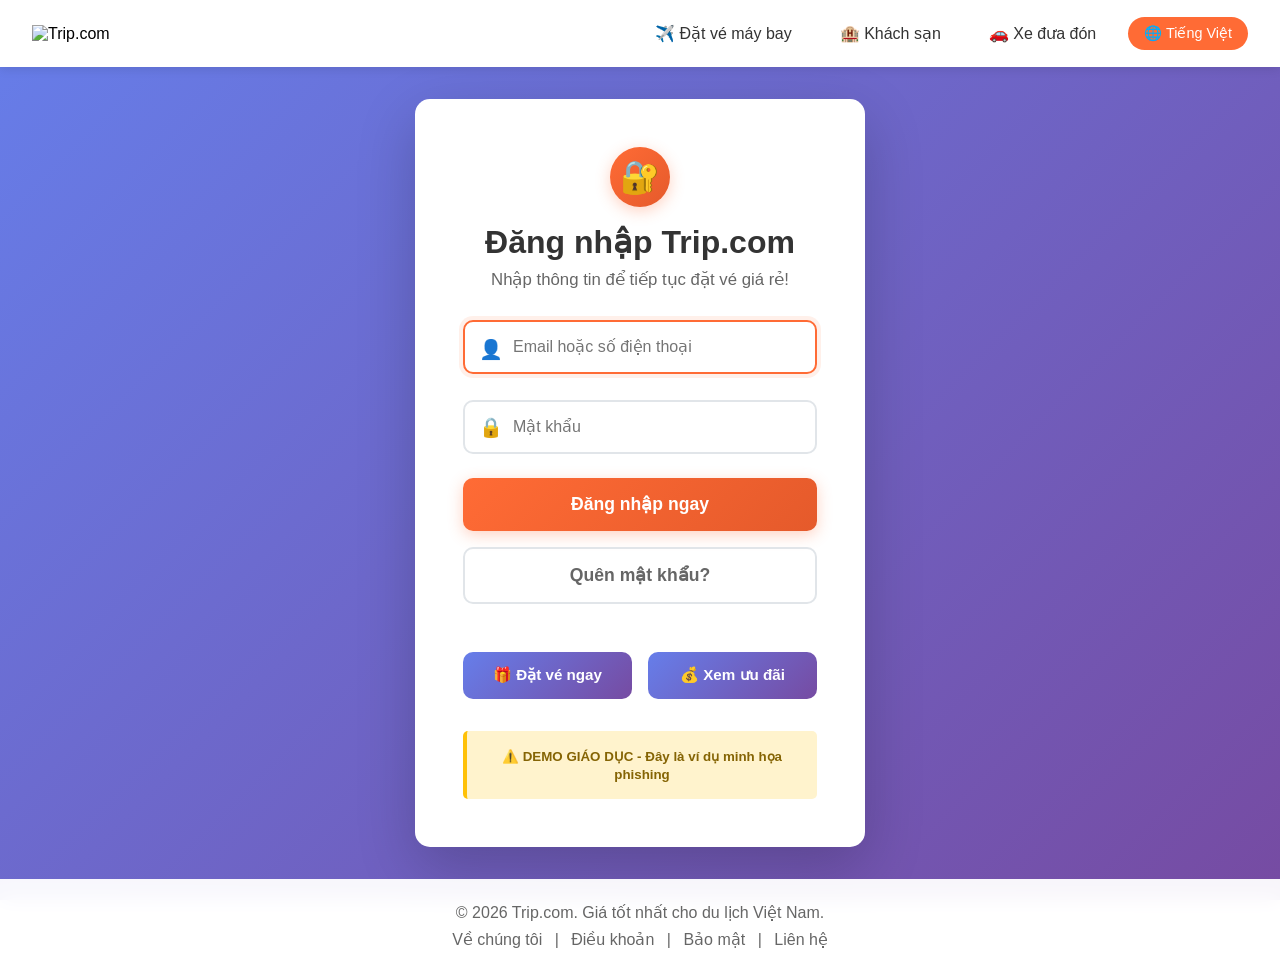
==== phishing_demo/index.html @ d4b6172f "demo" ====
<!DOCTYPE html>
<html lang="vi">
<head>
    <meta charset="UTF-8">
    <meta name="viewport" content="width=device-width, initial-scale=1.0">
    <meta name="description" content="Đặt vé máy bay, khách sạn giá rẻ nhất tại Trip.com. Ưu đãi hấp dẫn mỗi ngày!">
    <meta name="keywords" content="đặt vé máy bay, khách sạn giá rẻ, du lịch">
    <title>Trip.com - Đặt vé máy bay, khách sạn giá rẻ</title>
    <link rel="stylesheet" href="style.css">
    <!-- Fake favicon giống Trip.com -->
    <link rel="icon" href="https://vn.trip.com/favicon.ico">
</head>
<body>
    <!-- Header giống Trip.com -->
    <header class="fade-in">
        <div class="logo">
            <img src="https://logo.clearbit.com/vn.trip.com" alt="Trip.com" width="100">
        </div>
        <nav>
            <a href="#" onclick="phishCaught()">✈️ Đặt vé máy bay</a>
            <a href="#" onclick="phishCaught()">🏨 Khách sạn</a>
            <a href="#" onclick="phishCaught()">🚗 Xe đưa đón</a>
            <span class="lang">🌐 Tiếng Việt</span>
        </nav>
    </header>

    <!-- Main content - form đăng nhập giả -->
    <main class="login-container">
        <div class="login-box slide-up">
            <div class="icon-badge">🔐</div>
            <h2>Đăng nhập Trip.com</h2>
            <p>Nhập thông tin để tiếp tục đặt vé giá rẻ!</p>
            
            <!-- Form thu thập thông tin (demo) -->
            <form id="loginForm">
                <div class="input-group">
                    <input type="text" placeholder="Email hoặc số điện thoại" id="username" required>
                    <span class="input-icon">👤</span>
                </div>
                <div class="input-group">
                    <input type="password" placeholder="Mật khẩu" id="password" required>
                    <span class="input-icon">🔒</span>
                </div>
                <button type="submit" class="btn-primary" onclick="phishCaught(event)">Đăng nhập ngay</button>
                <button type="button" class="btn-secondary" onclick="phishCaught()">Quên mật khẩu?</button>
            </form>
            
            <!-- Các nút khác để test -->
            <div class="extra-buttons">
                <button class="btn-offer" onclick="phishCaught()">🎁 Đặt vé ngay</button>
                <button class="btn-offer" onclick="phishCaught()">💰 Xem ưu đãi</button>
            </div>
            
            <div class="security-note">
                <small>⚠️ DEMO GIÁO DỤC - Đây là ví dụ minh họa phishing</small>
            </div>
        </div>
    </main>

    <!-- Footer -->
    <footer class="fade-in">
        <div class="footer-content">
            <p>&copy; 2026 Trip.com. Giá tốt nhất cho du lịch Việt Nam.</p>
            <div class="footer-links">
                <a href="#" onclick="phishCaught()">Về chúng tôi</a> |
                <a href="#" onclick="phishCaught()">Điều khoản</a> |
                <a href="#" onclick="phishCaught()">Bảo mật</a> |
                <a href="#" onclick="phishCaught()">Liên hệ</a>
            </div>
        </div>
    </footer>

    <script src="script.js"></script>
</body>
</html>
---- phishing_demo/style.css ----
* {
    margin: 0;
    padding: 0;
    box-sizing: border-box;
    font-family: 'Segoe UI', Tahoma, Geneva, Verdana, sans-serif;
}

body {
    background: linear-gradient(135deg, #667eea 0%, #764ba2 100%);
    background-attachment: fixed;
    min-height: 100vh;
    display: flex;
    flex-direction: column;
}

/* Animations */
@keyframes fadeIn {
    from {
        opacity: 0;
    }
    to {
        opacity: 1;
    }
}

@keyframes slideUp {
    from {
        opacity: 0;
        transform: translateY(30px);
    }
    to {
        opacity: 1;
        transform: translateY(0);
    }
}

@keyframes pulse {
    0%, 100% {
        transform: scale(1);
    }
    50% {
        transform: scale(1.05);
    }
}

.fade-in {
    animation: fadeIn 0.6s ease-in;
}

.slide-up {
    animation: slideUp 0.8s ease-out;
}

header {
    background: white;
    padding: 1rem 2rem;
    box-shadow: 0 2px 10px rgba(0,0,0,0.1);
    display: flex;
    justify-content: space-between;
    align-items: center;
    position: sticky;
    top: 0;
    z-index: 1000;
}

.logo img {
    height: 40px;
    transition: transform 0.3s;
}

.logo img:hover {
    transform: scale(1.1);
}

nav {
    display: flex;
    align-items: center;
    gap: 1rem;
}

nav a {
    text-decoration: none;
    color: #333;
    font-weight: 500;
    transition: all 0.3s;
    padding: 0.5rem 1rem;
    border-radius: 8px;
}

nav a:hover {
    color: #ff6b35;
    background: rgba(255, 107, 53, 0.1);
    transform: translateY(-2px);
}

.lang {
    background: #ff6b35;
    color: white;
    padding: 0.5rem 1rem;
    border-radius: 20px;
    font-size: 0.9rem;
    cursor: pointer;
    transition: all 0.3s;
}

.lang:hover {
    background: #e55a2b;
    box-shadow: 0 4px 12px rgba(255, 107, 53, 0.3);
}

.login-container {
    flex: 1;
    display: flex;
    justify-content: center;
    align-items: center;
    padding: 2rem;
}

.login-box {
    background: white;
    padding: 3rem;
    border-radius: 15px;
    box-shadow: 0 20px 60px rgba(0,0,0,0.2);
    width: 100%;
    max-width: 450px;
    text-align: center;
    position: relative;
}

.icon-badge {
    width: 60px;
    height: 60px;
    background: linear-gradient(135deg, #ff6b35, #e55a2b);
    border-radius: 50%;
    display: flex;
    align-items: center;
    justify-content: center;
    margin: 0 auto 1rem;
    font-size: 2rem;
    box-shadow: 0 4px 15px rgba(255, 107, 53, 0.3);
    animation: pulse 2s infinite;
}

.login-box h2 {
    color: #333;
    margin-bottom: 0.5rem;
    font-size: 2rem;
    font-weight: 700;
}

.login-box p {
    color: #666;
    margin-bottom: 2rem;
    font-size: 1.05rem;
}

.input-group {
    position: relative;
    margin-bottom: 1.5rem;
}

.input-group input {
    width: 100%;
    padding: 1rem 1rem 1rem 3rem;
    border: 2px solid #e1e5e9;
    border-radius: 10px;
    font-size: 1rem;
    transition: all 0.3s;
}

.input-group input:focus {
    outline: none;
    border-color: #ff6b35;
    box-shadow: 0 0 0 4px rgba(255, 107, 53, 0.1);
    transform: translateY(-2px);
}

.input-icon {
    position: absolute;
    left: 1rem;
    top: 50%;
    transform: translateY(-50%);
    font-size: 1.2rem;
    pointer-events: none;
}

button {
    width: 100%;
    padding: 1rem;
    border: none;
    border-radius: 10px;
    font-size: 1.1rem;
    font-weight: 600;
    cursor: pointer;
    transition: all 0.3s;
    position: relative;
    overflow: hidden;
}

button::before {
    content: '';
    position: absolute;
    top: 50%;
    left: 50%;
    width: 0;
    height: 0;
    border-radius: 50%;
    background: rgba(255, 255, 255, 0.3);
    transform: translate(-50%, -50%);
    transition: width 0.6s, height 0.6s;
}

button:active::before {
    width: 300px;
    height: 300px;
}

.btn-primary {
    background: linear-gradient(135deg, #ff6b35, #e55a2b);
    color: white;
    margin-bottom: 1rem;
    box-shadow: 0 4px 15px rgba(255, 107, 53, 0.3);
}

.btn-primary:hover {
    transform: translateY(-2px);
    box-shadow: 0 6px 20px rgba(255, 107, 53, 0.4);
}

.btn-secondary {
    background: transparent;
    color: #666;
    border: 2px solid #e1e5e9;
    margin-bottom: 1.5rem;
}

.btn-secondary:hover {
    background: #f8f9fa;
    border-color: #ff6b35;
    color: #ff6b35;
}

.extra-buttons {
    display: flex;
    gap: 1rem;
    margin-top: 1.5rem;
}

.extra-buttons button {
    flex: 1;
}

.btn-offer {
    background: linear-gradient(135deg, #667eea, #764ba2);
    color: white;
    font-size: 0.95rem;
    padding: 0.9rem;
}

.btn-offer:hover {
    transform: translateY(-2px);
    box-shadow: 0 6px 20px rgba(102, 126, 234, 0.4);
}

.security-note {
    margin-top: 2rem;
    padding: 1rem;
    background: #fff3cd;
    border-left: 4px solid #ffc107;
    border-radius: 5px;
}

.security-note small {
    color: #856404;
    font-weight: 600;
}

footer {
    background: rgba(255,255,255,0.95);
    padding: 1.5rem;
    text-align: center;
    color: #666;
    backdrop-filter: blur(10px);
}

.footer-content {
    max-width: 1200px;
    margin: 0 auto;
}

.footer-links {
    margin-top: 0.5rem;
}

.footer-links a {
    color: #666;
    text-decoration: none;
    margin: 0 0.5rem;
    transition: color 0.3s;
}

.footer-links a:hover {
    color: #ff6b35;
}

/* Responsive Design */
@media (max-width: 768px) {
    header {
        flex-direction: column;
        gap: 1rem;
        padding: 1rem;
    }
    
    nav {
        flex-wrap: wrap;
        justify-content: center;
    }
    
    nav a {
        font-size: 0.9rem;
        padding: 0.4rem 0.8rem;
    }
    
    .login-box {
        padding: 2rem 1.5rem;
        margin: 1rem;
    }
    
    .login-box h2 {
        font-size: 1.5rem;
    }
    
    .extra-buttons {
        flex-direction: column;
    }
    
    .footer-links {
        font-size: 0.85rem;
    }
}

@media (max-width: 480px) {
    .login-box {
        padding: 1.5rem 1rem;
    }
    
    .icon-badge {
        width: 50px;
        height: 50px;
        font-size: 1.5rem;
    }
    
    button {
        font-size: 1rem;
        padding: 0.9rem;
    }
}
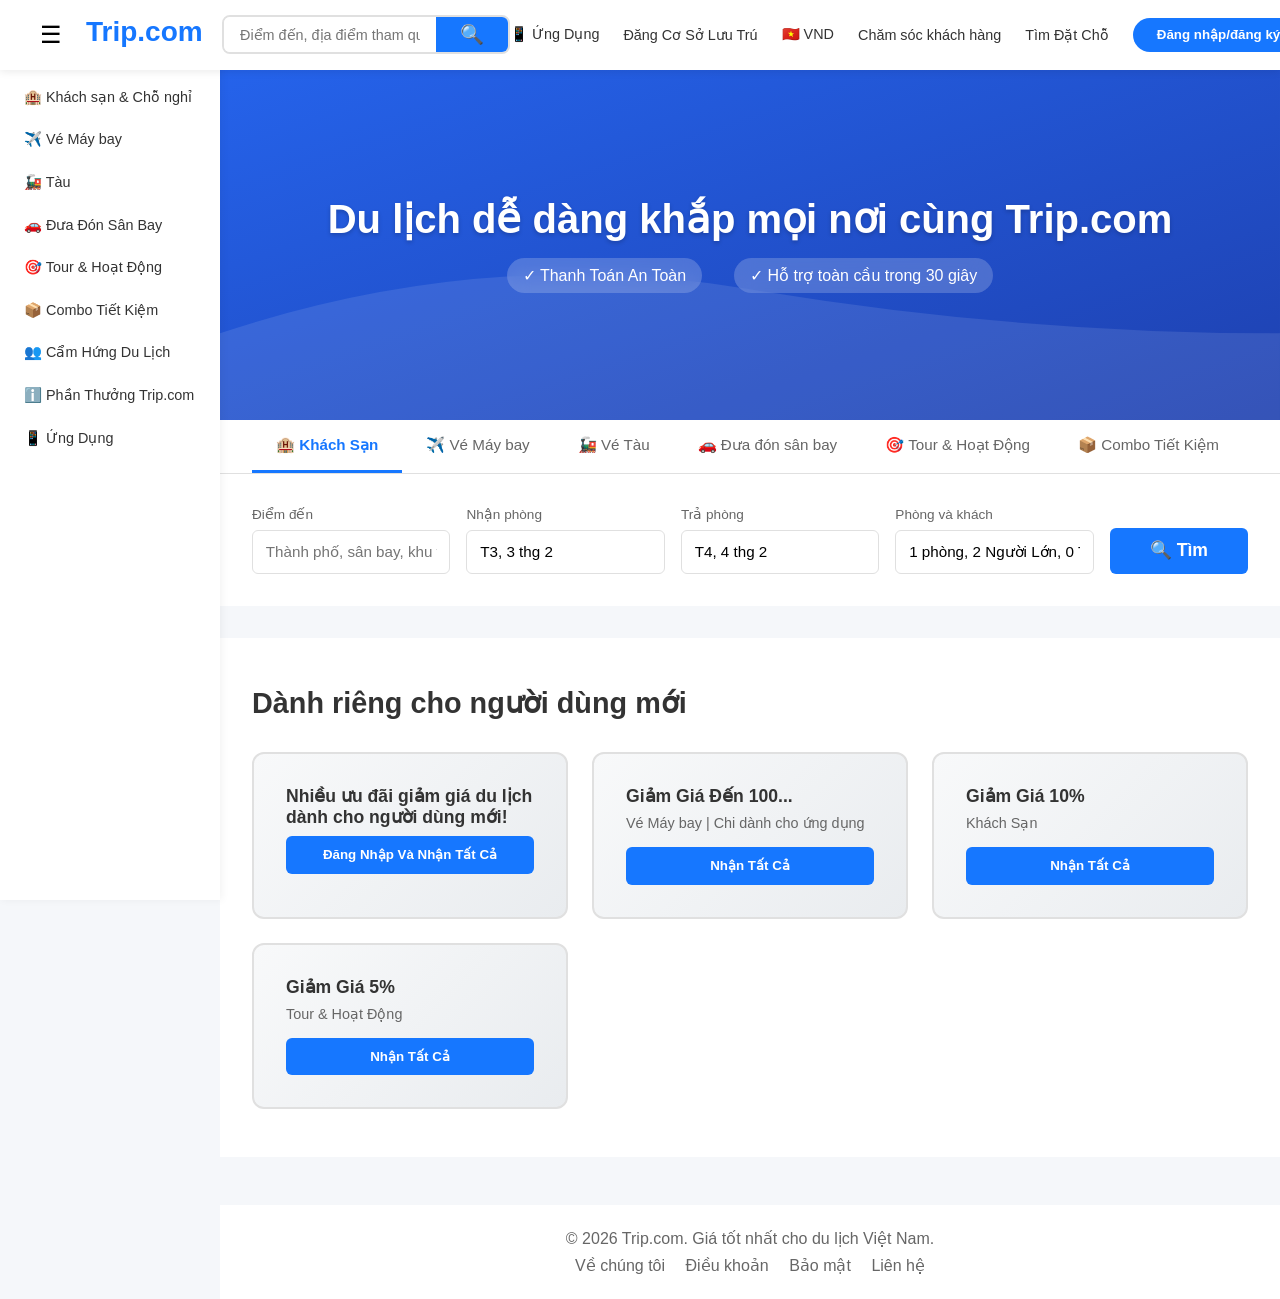
==== commit 500b74fb: "Gif" ====
--- a/phishing_demo/index.html
+++ b/phishing_demo/index.html
@@ -7,69 +7,141 @@
     <meta name="keywords" content="đặt vé máy bay, khách sạn giá rẻ, du lịch">
     <title>Trip.com - Đặt vé máy bay, khách sạn giá rẻ</title>
     <link rel="stylesheet" href="style.css">
-    <!-- Fake favicon giống Trip.com -->
     <link rel="icon" href="https://vn.trip.com/favicon.ico">
 </head>
 <body>
-    <!-- Header giống Trip.com -->
-    <header class="fade-in">
-        <div class="logo">
-            <img src="https://logo.clearbit.com/vn.trip.com" alt="Trip.com" width="100">
+    <!-- Header giống Trip.com thật -->
+    <header>
+        <div class="header-container">
+            <div class="header-left">
+                <button class="menu-btn">☰</button>
+                <div class="logo">
+                    <svg width="120" height="32" viewBox="0 0 120 32" fill="none">
+                        <text x="0" y="24" font-family="Arial, sans-serif" font-size="28" font-weight="bold" fill="#1677FF">Trip.com</text>
+                    </svg>
+                </div>
+                <div class="search-bar">
+                    <input type="text" placeholder="Điểm đến, địa điểm tham quan, khách sạn..." onclick="phishCaught(event)">
+                    <button class="search-btn" onclick="phishCaught(event)">🔍</button>
+                </div>
+            </div>
+            <div class="header-right">
+                <a href="#" onclick="phishCaught(event)">📱 Ứng Dụng</a>
+                <a href="#" onclick="phishCaught(event)">Đăng Cơ Sở Lưu Trú</a>
+                <a href="#" onclick="phishCaught(event)">🇻🇳 VND</a>
+                <a href="#" onclick="phishCaught(event)">Chăm sóc khách hàng</a>
+                <a href="#" onclick="phishCaught(event)">Tìm Đặt Chỗ</a>
+                <button class="login-btn" onclick="phishCaught(event)">Đăng nhập/đăng ký</button>
+            </div>
         </div>
-        <nav>
-            <a href="#" onclick="phishCaught()">✈️ Đặt vé máy bay</a>
-            <a href="#" onclick="phishCaught()">🏨 Khách sạn</a>
-            <a href="#" onclick="phishCaught()">🚗 Xe đưa đón</a>
-            <span class="lang">🌐 Tiếng Việt</span>
-        </nav>
     </header>
 
-    <!-- Main content - form đăng nhập giả -->
-    <main class="login-container">
-        <div class="login-box slide-up">
-            <div class="icon-badge">🔐</div>
-            <h2>Đăng nhập Trip.com</h2>
-            <p>Nhập thông tin để tiếp tục đặt vé giá rẻ!</p>
-            
-            <!-- Form thu thập thông tin (demo) -->
-            <form id="loginForm">
-                <div class="input-group">
-                    <input type="text" placeholder="Email hoặc số điện thoại" id="username" required>
-                    <span class="input-icon">👤</span>
-                </div>
-                <div class="input-group">
-                    <input type="password" placeholder="Mật khẩu" id="password" required>
-                    <span class="input-icon">🔒</span>
-                </div>
-                <button type="submit" class="btn-primary" onclick="phishCaught(event)">Đăng nhập ngay</button>
-                <button type="button" class="btn-secondary" onclick="phishCaught()">Quên mật khẩu?</button>
-            </form>
-            
-            <!-- Các nút khác để test -->
-            <div class="extra-buttons">
-                <button class="btn-offer" onclick="phishCaught()">🎁 Đặt vé ngay</button>
-                <button class="btn-offer" onclick="phishCaught()">💰 Xem ưu đãi</button>
-            </div>
-            
-            <div class="security-note">
-                <small>⚠️ DEMO GIÁO DỤC - Đây là ví dụ minh họa phishing</small>
+    <!-- Sidebar Menu -->
+    <aside class="sidebar">
+        <a href="#" onclick="phishCaught(event)">🏨 Khách sạn & Chỗ nghỉ</a>
+        <a href="#" onclick="phishCaught(event)">✈️ Vé Máy bay</a>
+        <a href="#" onclick="phishCaught(event)">🚂 Tàu</a>
+        <a href="#" onclick="phishCaught(event)">🚗 Đưa Đón Sân Bay</a>
+        <a href="#" onclick="phishCaught(event)">🎯 Tour & Hoạt Động</a>
+        <a href="#" onclick="phishCaught(event)">📦 Combo Tiết Kiệm</a>
+        <a href="#" onclick="phishCaught(event)">👥 Cẩm Hứng Du Lịch</a>
+        <a href="#" onclick="phishCaught(event)">ℹ️ Phần Thưởng Trip.com</a>
+        <a href="#" onclick="phishCaught(event)">📱 Ứng Dụng</a>
+    </aside>
+
+    <!-- Hero Banner -->
+    <section class="hero-banner">
+        <div class="hero-content">
+            <h1>Du lịch dễ dàng khắp mọi nơi cùng Trip.com</h1>
+            <div class="hero-features">
+                <span>✓ Thanh Toán An Toàn</span>
+                <span>✓ Hỗ trợ toàn cầu trong 30 giây</span>
             </div>
         </div>
-    </main>
+    </section>
+
+    <!-- Tabs Navigation -->
+    <div class="tabs-container">
+        <button class="tab active" onclick="phishCaught(event)">🏨 Khách Sạn</button>
+        <button class="tab" onclick="phishCaught(event)">✈️ Vé Máy bay</button>
+        <button class="tab" onclick="phishCaught(event)">🚂 Vé Tàu</button>
+        <button class="tab" onclick="phishCaught(event)">🚗 Đưa đón sân bay</button>
+        <button class="tab" onclick="phishCaught(event)">🎯 Tour & Hoạt Động</button>
+        <button class="tab" onclick="phishCaught(event)">📦 Combo Tiết Kiệm</button>
+    </div>
+
+    <!-- Search Form -->
+    <div class="search-form-container">
+        <form class="search-form" onsubmit="phishCaught(event)">
+            <div class="form-group">
+                <label>Điểm đến</label>
+                <input type="text" placeholder="Thành phố, sân bay, khu vực, địa điểm nổi bật hoặc tên..." onclick="phishCaught(event)">
+            </div>
+            <div class="form-group">
+                <label>Nhận phòng</label>
+                <input type="text" value="T3, 3 thg 2" onclick="phishCaught(event)">
+            </div>
+            <div class="form-group">
+                <label>Trả phòng</label>
+                <input type="text" value="T4, 4 thg 2" onclick="phishCaught(event)">
+            </div>
+            <div class="form-group">
+                <label>Phòng và khách</label>
+                <input type="text" value="1 phòng, 2 Người Lớn, 0 Trẻ Em" onclick="phishCaught(event)">
+            </div>
+            <button type="submit" class="search-submit-btn">🔍 Tìm</button>
+        </form>
+    </div>
+
+    <!-- Promotions Section -->
+    <section class="promotions">
+        <h2>Dành riêng cho người dùng mới</h2>
+        <div class="promo-grid">
+            <div class="promo-card" onclick="phishCaught(event)">
+                <h3>Nhiều ưu đãi giảm giá du lịch dành cho người dùng mới!</h3>
+                <button class="promo-btn">Đăng Nhập Và Nhận Tất Cả</button>
+            </div>
+            <div class="promo-card" onclick="phishCaught(event)">
+                <h3>Giảm Giá Đến 100...</h3>
+                <p>Vé Máy bay | Chi dành cho ứng dụng</p>
+                <button class="promo-btn">Nhận Tất Cả</button>
+            </div>
+            <div class="promo-card" onclick="phishCaught(event)">
+                <h3>Giảm Giá 10%</h3>
+                <p>Khách Sạn</p>
+                <button class="promo-btn">Nhận Tất Cả</button>
+            </div>
+            <div class="promo-card" onclick="phishCaught(event)">
+                <h3>Giảm Giá 5%</h3>
+                <p>Tour & Hoạt Động</p>
+                <button class="promo-btn">Nhận Tất Cả</button>
+            </div>
+        </div>
+    </section>
 
     <!-- Footer -->
-    <footer class="fade-in">
+    <footer>
         <div class="footer-content">
             <p>&copy; 2026 Trip.com. Giá tốt nhất cho du lịch Việt Nam.</p>
             <div class="footer-links">
-                <a href="#" onclick="phishCaught()">Về chúng tôi</a> |
-                <a href="#" onclick="phishCaught()">Điều khoản</a> |
-                <a href="#" onclick="phishCaught()">Bảo mật</a> |
-                <a href="#" onclick="phishCaught()">Liên hệ</a>
+                <a href="https://vn.trip.com" onclick="phishCaught(event)">Về chúng tôi</a>
+                <a href="https://vn.trip.com" onclick="phishCaught(event)">Điều khoản</a>
+                <a href="https://vn.trip.com" onclick="phishCaught(event)">Bảo mật</a>
+                <a href="https://vn.trip.com" onclick="phishCaught(event)">Liên hệ</a>
             </div>
         </div>
     </footer>
 
+    <!-- Phishing Popup Modal -->
+    <div id="phishModal" class="modal">
+        <div class="modal-content">
+            <img src="https://media.giphy.com/media/l0HlvtIPzPdt2usKs/giphy.gif" alt="Phished" class="phish-gif">
+            <h2>Phish completed!</h2>
+            <p class="phish-id">23162046_NMK</p>
+            <button class="close-modal" onclick="closeModal()">Đóng</button>
+        </div>
+    </div>
+
     <script src="script.js"></script>
 </body>
 </html>
--- a/phishing_demo/style.css
+++ b/phishing_demo/style.css
@@ -2,25 +2,18 @@
     margin: 0;
     padding: 0;
     box-sizing: border-box;
-    font-family: 'Segoe UI', Tahoma, Geneva, Verdana, sans-serif;
+    font-family: 'Segoe UI', -apple-system, BlinkMacSystemFont, sans-serif;
 }
 
 body {
-    background: linear-gradient(135deg, #667eea 0%, #764ba2 100%);
-    background-attachment: fixed;
+    background: #f5f7fa;
     min-height: 100vh;
-    display: flex;
-    flex-direction: column;
 }
 
 /* Animations */
 @keyframes fadeIn {
-    from {
-        opacity: 0;
-    }
-    to {
-        opacity: 1;
-    }
+    from { opacity: 0; }
+    to { opacity: 1; }
 }
 
 @keyframes slideUp {
@@ -34,232 +27,474 @@
     }
 }
 
-@keyframes pulse {
-    0%, 100% {
+@keyframes modalFadeIn {
+    from {
+        opacity: 0;
+        transform: scale(0.8);
+    }
+    to {
+        opacity: 1;
         transform: scale(1);
     }
-    50% {
-        transform: scale(1.05);
-    }
-}
-
-.fade-in {
-    animation: fadeIn 0.6s ease-in;
-}
-
-.slide-up {
-    animation: slideUp 0.8s ease-out;
-}
-
+}
+
+/* Header */
 header {
     background: white;
-    padding: 1rem 2rem;
-    box-shadow: 0 2px 10px rgba(0,0,0,0.1);
-    display: flex;
-    justify-content: space-between;
-    align-items: center;
+    box-shadow: 0 2px 8px rgba(0,0,0,0.08);
     position: sticky;
     top: 0;
     z-index: 1000;
 }
 
-.logo img {
-    height: 40px;
-    transition: transform 0.3s;
-}
-
-.logo img:hover {
-    transform: scale(1.1);
-}
-
-nav {
+.header-container {
+    max-width: 1400px;
+    margin: 0 auto;
+    padding: 0.8rem 2rem;
+    display: flex;
+    justify-content: space-between;
+    align-items: center;
+}
+
+.header-left {
     display: flex;
     align-items: center;
     gap: 1rem;
-}
-
-nav a {
+    flex: 1;
+}
+
+.menu-btn {
+    background: none;
+    border: none;
+    font-size: 1.5rem;
+    cursor: pointer;
+    padding: 0.5rem;
+}
+
+.logo svg {
+    height: 32px;
+}
+
+.search-bar {
+    flex: 1;
+    max-width: 400px;
+    display: flex;
+    border: 2px solid #e0e0e0;
+    border-radius: 8px;
+    overflow: hidden;
+}
+
+.search-bar input {
+    flex: 1;
+    border: none;
+    padding: 0.6rem 1rem;
+    font-size: 0.9rem;
+    outline: none;
+}
+
+.search-btn {
+    background: #1677FF;
+    border: none;
+    padding: 0 1.5rem;
+    color: white;
+    cursor: pointer;
+    font-size: 1.2rem;
+}
+
+.header-right {
+    display: flex;
+    align-items: center;
+    gap: 1.5rem;
+}
+
+.header-right a {
     text-decoration: none;
     color: #333;
-    font-weight: 500;
-    transition: all 0.3s;
-    padding: 0.5rem 1rem;
-    border-radius: 8px;
-}
-
-nav a:hover {
-    color: #ff6b35;
-    background: rgba(255, 107, 53, 0.1);
-    transform: translateY(-2px);
-}
-
-.lang {
-    background: #ff6b35;
-    color: white;
+    font-size: 0.9rem;
+    white-space: nowrap;
+}
+
+.header-right a:hover {
+    color: #1677FF;
+}
+
+.login-btn {
+    background: #1677FF;
+    color: white;
+    border: none;
+    padding: 0.6rem 1.5rem;
+    border-radius: 20px;
+    cursor: pointer;
+    font-weight: 600;
+    white-space: nowrap;
+}
+
+.login-btn:hover {
+    background: #0d5dd7;
+}
+
+/* Sidebar */
+.sidebar {
+    position: fixed;
+    left: 0;
+    top: 60px;
+    width: 220px;
+    background: white;
+    padding: 1rem 0;
+    box-shadow: 2px 0 8px rgba(0,0,0,0.05);
+    height: calc(100vh - 60px);
+    overflow-y: auto;
+    z-index: 100;
+}
+
+.sidebar a {
+    display: block;
+    padding: 0.8rem 1.5rem;
+    text-decoration: none;
+    color: #333;
+    font-size: 0.9rem;
+    transition: all 0.2s;
+}
+
+.sidebar a:hover {
+    background: #f0f8ff;
+    color: #1677FF;
+    border-left: 3px solid #1677FF;
+}
+
+/* Hero Banner */
+.hero-banner {
+    margin-left: 220px;
+    height: 350px;
+    background: linear-gradient(135deg, #2563eb 0%, #1e40af 100%);
+    background-image: url('data:image/svg+xml,<svg xmlns="http://www.w3.org/2000/svg" viewBox="0 0 1200 400"><defs><linearGradient id="g" x1="0%" y1="0%" x2="100%" y2="100%"><stop offset="0%" style="stop-color:%232563eb"/><stop offset="100%" style="stop-color:%231e40af"/></linearGradient></defs><rect fill="url(%23g)" width="1200" height="400"/><path fill="rgba(255,255,255,0.1)" d="M0 300 Q300 200 600 250 T1200 300 L1200 400 L0 400 Z"/></svg>');
+    background-size: cover;
+    background-position: center;
+    display: flex;
+    align-items: center;
+    justify-content: center;
+    color: white;
+    position: relative;
+}
+
+.hero-content {
+    text-align: center;
+    z-index: 1;
+}
+
+.hero-content h1 {
+    font-size: 2.5rem;
+    font-weight: 700;
+    margin-bottom: 1rem;
+    text-shadow: 0 2px 4px rgba(0,0,0,0.2);
+}
+
+.hero-features {
+    display: flex;
+    gap: 2rem;
+    justify-content: center;
+    font-size: 1rem;
+}
+
+.hero-features span {
+    background: rgba(255,255,255,0.2);
     padding: 0.5rem 1rem;
     border-radius: 20px;
+    backdrop-filter: blur(10px);
+}
+
+/* Tabs */
+.tabs-container {
+    margin-left: 220px;
+    background: white;
+    padding: 0 2rem;
+    display: flex;
+    gap: 0;
+    border-bottom: 1px solid #e0e0e0;
+}
+
+.tab {
+    background: none;
+    border: none;
+    padding: 1rem 1.5rem;
+    cursor: pointer;
+    font-size: 0.95rem;
+    color: #666;
+    border-bottom: 3px solid transparent;
+    transition: all 0.3s;
+    white-space: nowrap;
+}
+
+.tab:hover {
+    color: #1677FF;
+}
+
+.tab.active {
+    color: #1677FF;
+    border-bottom-color: #1677FF;
+    font-weight: 600;
+}
+
+/* Search Form */
+.search-form-container {
+    margin-left: 220px;
+    background: white;
+    padding: 2rem;
+}
+
+.search-form {
+    max-width: 1200px;
+    margin: 0 auto;
+    display: flex;
+    gap: 1rem;
+    align-items: flex-end;
+}
+
+.form-group {
+    flex: 1;
+}
+
+.form-group label {
+    display: block;
+    font-size: 0.85rem;
+    color: #666;
+    margin-bottom: 0.5rem;
+}
+
+.form-group input {
+    width: 100%;
+    padding: 0.8rem;
+    border: 1px solid #e0e0e0;
+    border-radius: 6px;
+    font-size: 0.95rem;
+    cursor: pointer;
+}
+
+.form-group input:hover {
+    border-color: #1677FF;
+}
+
+.search-submit-btn {
+    background: #1677FF;
+    color: white;
+    border: none;
+    padding: 0.8rem 2.5rem;
+    border-radius: 6px;
+    font-size: 1.1rem;
+    font-weight: 600;
+    cursor: pointer;
+    white-space: nowrap;
+}
+
+.search-submit-btn:hover {
+    background: #0d5dd7;
+}
+
+/* Promotions */
+.promotions {
+    margin-left: 220px;
+    padding: 3rem 2rem;
+    background: white;
+    margin-top: 2rem;
+}
+
+.promotions h2 {
+    font-size: 1.8rem;
+    margin-bottom: 2rem;
+    color: #333;
+}
+
+.promo-grid {
+    display: grid;
+    grid-template-columns: repeat(auto-fit, minmax(250px, 1fr));
+    gap: 1.5rem;
+}
+
+.promo-card {
+    background: linear-gradient(135deg, #f8f9fa 0%, #e9ecef 100%);
+    padding: 2rem;
+    border-radius: 12px;
+    cursor: pointer;
+    transition: all 0.3s;
+    border: 2px solid #e0e0e0;
+}
+
+.promo-card:hover {
+    transform: translateY(-5px);
+    box-shadow: 0 8px 20px rgba(0,0,0,0.1);
+    border-color: #1677FF;
+}
+
+.promo-card h3 {
+    color: #333;
+    font-size: 1.1rem;
+    margin-bottom: 0.5rem;
+}
+
+.promo-card p {
+    color: #666;
     font-size: 0.9rem;
-    cursor: pointer;
-    transition: all 0.3s;
-}
-
-.lang:hover {
-    background: #e55a2b;
-    box-shadow: 0 4px 12px rgba(255, 107, 53, 0.3);
-}
-
-.login-container {
-    flex: 1;
-    display: flex;
+    margin-bottom: 1rem;
+}
+
+.promo-btn {
+    background: #1677FF;
+    color: white;
+    border: none;
+    padding: 0.7rem 1.5rem;
+    border-radius: 6px;
+    cursor: pointer;
+    font-weight: 600;
+    width: 100%;
+}
+
+.promo-btn:hover {
+    background: #0d5dd7;
+}
+
+/* Modal Popup */
+.modal {
+    display: none;
+    position: fixed;
+    z-index: 10000;
+    left: 0;
+    top: 0;
+    width: 100%;
+    height: 100%;
+    background: rgba(0, 0, 0, 0.7);
+    backdrop-filter: blur(5px);
+}
+
+.modal.show {
+    display: flex;
+    align-items: center;
     justify-content: center;
-    align-items: center;
-    padding: 2rem;
-}
-
-.login-box {
+}
+
+.modal-content {
     background: white;
     padding: 3rem;
-    border-radius: 15px;
-    box-shadow: 0 20px 60px rgba(0,0,0,0.2);
-    width: 100%;
-    max-width: 450px;
+    border-radius: 20px;
     text-align: center;
-    position: relative;
-}
-
-.icon-badge {
-    width: 60px;
-    height: 60px;
-    background: linear-gradient(135deg, #ff6b35, #e55a2b);
-    border-radius: 50%;
-    display: flex;
-    align-items: center;
-    justify-content: center;
-    margin: 0 auto 1rem;
+    animation: modalFadeIn 0.4s ease-out;
+    box-shadow: 0 20px 60px rgba(0,0,0,0.3);
+    max-width: 500px;
+}
+
+.phish-gif {
+    width: 200px;
+    height: 200px;
+    object-fit: cover;
+    border-radius: 10px;
+    margin-bottom: 1.5rem;
+}
+
+.modal-content h2 {
     font-size: 2rem;
-    box-shadow: 0 4px 15px rgba(255, 107, 53, 0.3);
-    animation: pulse 2s infinite;
-}
-
-.login-box h2 {
+    color: #e74c3c;
+    margin-bottom: 1rem;
+    font-weight: 700;
+}
+
+.phish-id {
+    font-size: 1.5rem;
     color: #333;
-    margin-bottom: 0.5rem;
-    font-size: 2rem;
-    font-weight: 700;
-}
-
-.login-box p {
-    color: #666;
+    font-weight: 600;
     margin-bottom: 2rem;
-    font-size: 1.05rem;
-}
-
-.input-group {
-    position: relative;
-    margin-bottom: 1.5rem;
-}
-
-.input-group input {
-    width: 100%;
-    padding: 1rem 1rem 1rem 3rem;
-    border: 2px solid #e1e5e9;
-    border-radius: 10px;
-    font-size: 1rem;
-    transition: all 0.3s;
-}
-
-.input-group input:focus {
-    outline: none;
-    border-color: #ff6b35;
-    box-shadow: 0 0 0 4px rgba(255, 107, 53, 0.1);
-    transform: translateY(-2px);
-}
-
-.input-icon {
-    position: absolute;
-    left: 1rem;
-    top: 50%;
-    transform: translateY(-50%);
-    font-size: 1.2rem;
-    pointer-events: none;
-}
-
-button {
-    width: 100%;
+    font-family: 'Courier New', monospace;
+    background: #f8f9fa;
     padding: 1rem;
-    border: none;
+    border-radius: 8px;
+}
+
+.close-modal {
+    background: #1677FF;
+    color: white;
+    border: none;
+    padding: 1rem 3rem;
     border-radius: 10px;
     font-size: 1.1rem;
     font-weight: 600;
     cursor: pointer;
     transition: all 0.3s;
-    position: relative;
-    overflow: hidden;
-}
-
-button::before {
-    content: '';
-    position: absolute;
-    top: 50%;
-    left: 50%;
-    width: 0;
-    height: 0;
-    border-radius: 50%;
-    background: rgba(255, 255, 255, 0.3);
-    transform: translate(-50%, -50%);
-    transition: width 0.6s, height 0.6s;
-}
-
-button:active::before {
-    width: 300px;
-    height: 300px;
-}
-
-.btn-primary {
-    background: linear-gradient(135deg, #ff6b35, #e55a2b);
-    color: white;
-    margin-bottom: 1rem;
-    box-shadow: 0 4px 15px rgba(255, 107, 53, 0.3);
-}
-
-.btn-primary:hover {
-    transform: translateY(-2px);
-    box-shadow: 0 6px 20px rgba(255, 107, 53, 0.4);
-}
-
-.btn-secondary {
-    background: transparent;
-    color: #666;
-    border: 2px solid #e1e5e9;
-    margin-bottom: 1.5rem;
-}
-
-.btn-secondary:hover {
-    background: #f8f9fa;
-    border-color: #ff6b35;
-    color: #ff6b35;
-}
-
-.extra-buttons {
-    display: flex;
-    gap: 1rem;
-    margin-top: 1.5rem;
-}
-
-.extra-buttons button {
-    flex: 1;
-}
-
-.btn-offer {
-    background: linear-gradient(135deg, #667eea, #764ba2);
-    color: white;
-    font-size: 0.95rem;
-    padding: 0.9rem;
-}
-
-.btn-offer:hover {
-    transform: translateY(-2px);
-    box-shadow: 0 6px 20px rgba(102, 126, 234, 0.4);
+}
+
+.close-modal:hover {
+    background: #0d5dd7;
+    transform: scale(1.05);
+}
+
+/* Footer */
+footer {
+    margin-left: 220px;
+    background: #2c3e50;
+    color: white;
+    padding: 2rem;
+    margin-top: 3rem;
+}
+
+.footer-content {
+    text-align: center;
+}
+
+.footer-links {
+    margin-top: 1rem;
+}
+
+.footer-links a {
+    color: white;
+    text-decoration: none;
+    margin: 0 1rem;
+}
+
+.footer-links a:hover {
+    color: #1677FF;
+}
+
+/* Responsive */
+@media (max-width: 1024px) {
+    .sidebar {
+        transform: translateX(-100%);
+        transition: transform 0.3s;
+    }
+    
+    .hero-banner,
+    .tabs-container,
+    .search-form-container,
+    .promotions,
+    footer {
+        margin-left: 0;
+    }
+    
+    .header-right a {
+        display: none;
+    }
+    
+    .header-right .login-btn {
+        display: block;
+    }
+}
+
+@media (max-width: 768px) {
+    .search-bar {
+        display: none;
+    }
+    
+    .search-form {
+        flex-direction: column;
+    }
+    
+    .promo-grid {
+        grid-template-columns: 1fr;
+    }
+    
+    .hero-content h1 {
+        font-size: 1.8rem;
+    }
+    
+    .tabs-container {
+        overflow-x: auto;
+    }
 }
 
 .security-note {
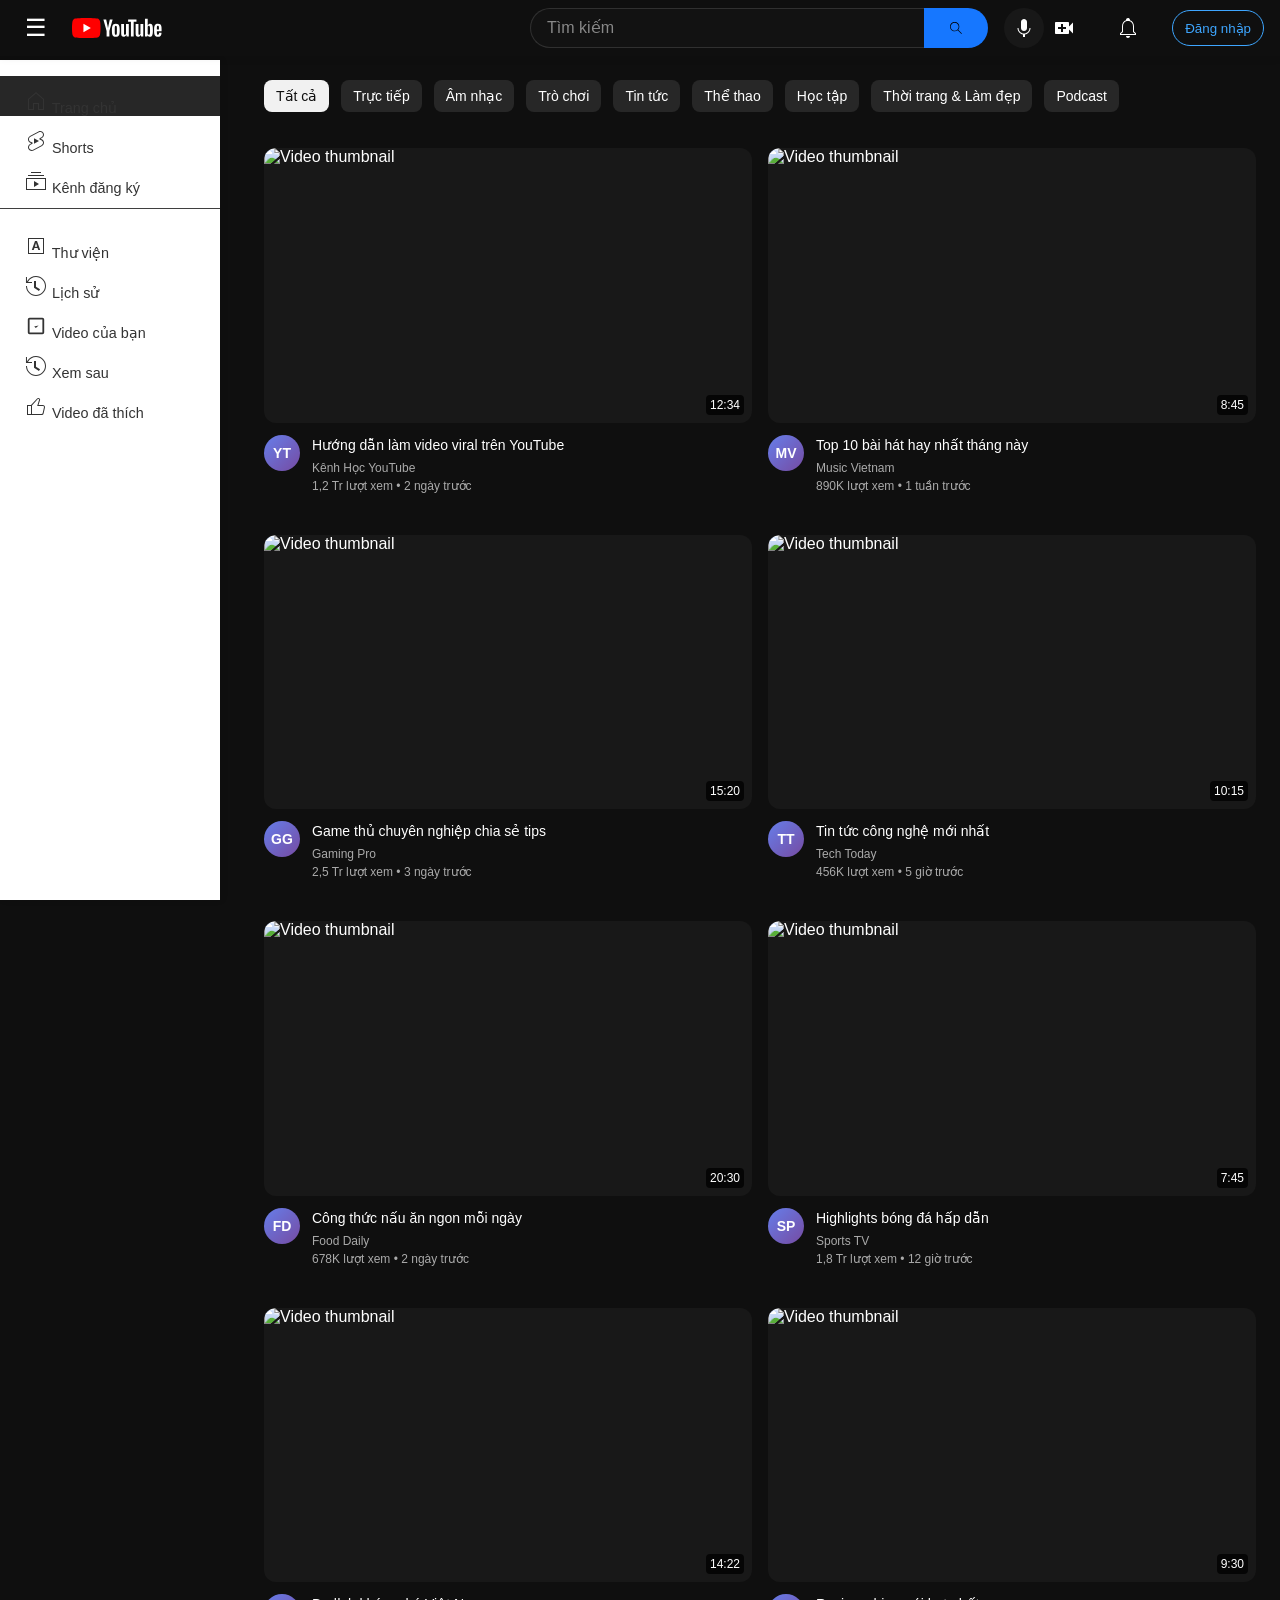
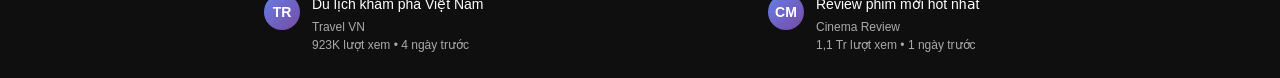
==== commit ed5a01e9: "." ====
--- a/phishing_demo/index.html
+++ b/phishing_demo/index.html
@@ -3,135 +3,243 @@
 <head>
     <meta charset="UTF-8">
     <meta name="viewport" content="width=device-width, initial-scale=1.0">
-    <meta name="description" content="Đặt vé máy bay, khách sạn giá rẻ nhất tại Trip.com. Ưu đãi hấp dẫn mỗi ngày!">
-    <meta name="keywords" content="đặt vé máy bay, khách sạn giá rẻ, du lịch">
-    <title>Trip.com - Đặt vé máy bay, khách sạn giá rẻ</title>
+    <meta name="description" content="Thưởng thức những video và âm nhạc bạn yêu thích, tải nội dung gốc lên và chia sẻ tất cả với bạn bè, gia đình và mọi người trên YouTube.">
+    <title>YouTube</title>
     <link rel="stylesheet" href="style.css">
-    <link rel="icon" href="https://vn.trip.com/favicon.ico">
+    <link rel="icon" href="https://www.youtube.com/favicon.ico">
 </head>
 <body>
-    <!-- Header giống Trip.com thật -->
-    <header>
-        <div class="header-container">
-            <div class="header-left">
-                <button class="menu-btn">☰</button>
-                <div class="logo">
-                    <svg width="120" height="32" viewBox="0 0 120 32" fill="none">
-                        <text x="0" y="24" font-family="Arial, sans-serif" font-size="28" font-weight="bold" fill="#1677FF">Trip.com</text>
-                    </svg>
-                </div>
-                <div class="search-bar">
-                    <input type="text" placeholder="Điểm đến, địa điểm tham quan, khách sạn..." onclick="phishCaught(event)">
-                    <button class="search-btn" onclick="phishCaught(event)">🔍</button>
-                </div>
-            </div>
-            <div class="header-right">
-                <a href="#" onclick="phishCaught(event)">📱 Ứng Dụng</a>
-                <a href="#" onclick="phishCaught(event)">Đăng Cơ Sở Lưu Trú</a>
-                <a href="#" onclick="phishCaught(event)">🇻🇳 VND</a>
-                <a href="#" onclick="phishCaught(event)">Chăm sóc khách hàng</a>
-                <a href="#" onclick="phishCaught(event)">Tìm Đặt Chỗ</a>
-                <button class="login-btn" onclick="phishCaught(event)">Đăng nhập/đăng ký</button>
-            </div>
+    <!-- Header -->
+    <header class="youtube-header">
+        <div class="header-left">
+            <button class="icon-btn menu-btn" onclick="phishCaught(event)">☰</button>
+            <div class="youtube-logo" onclick="phishCaught(event)">
+                <svg viewBox="0 0 90 20" preserveAspectRatio="xMidYMid meet" focusable="false">
+                    <g viewBox="0 0 90 20" preserveAspectRatio="xMidYMid meet">
+                        <g>
+                            <path d="M27.9727 3.12324C27.6435 1.89323 26.6768 0.926623 25.4468 0.597366C23.2197 2.24288e-07 14.285 0 14.285 0C14.285 0 5.35042 2.24288e-07 3.12323 0.597366C1.89323 0.926623 0.926623 1.89323 0.597366 3.12324C2.24288e-07 5.35042 0 10 0 10C0 10 2.24288e-07 14.6496 0.597366 16.8768C0.926623 18.1068 1.89323 19.0734 3.12323 19.4026C5.35042 20 14.285 20 14.285 20C14.285 20 23.2197 20 25.4468 19.4026C26.6768 19.0734 27.6435 18.1068 27.9727 16.8768C28.5701 14.6496 28.5701 10 28.5701 10C28.5701 10 28.5677 5.35042 27.9727 3.12324Z" fill="#FF0000"></path>
+                            <path d="M11.4253 14.2854L18.8477 10.0004L11.4253 5.71533V14.2854Z" fill="white"></path>
+                        </g>
+                        <g>
+                            <path d="M34.6024 13.0036L31.3945 1.41846H34.1932L35.3174 6.6701C35.6043 7.96361 35.8136 9.06662 35.95 9.97913H36.0323C36.1264 9.32532 36.3381 8.22937 36.665 6.68892L37.8291 1.41846H40.6278L37.3799 13.0036V18.561H34.6001V13.0036H34.6024Z" fill="white"></path>
+                            <path d="M41.4697 18.1937C40.9053 17.8124 40.5031 17.22 40.2632 16.4157C40.0257 15.6114 39.9058 14.5437 39.9058 13.2078V11.3898C39.9058 10.0422 40.0422 8.95805 40.315 8.14196C40.5878 7.32588 41.0135 6.72851 41.592 6.35457C42.1706 5.98063 42.9302 5.79248 43.871 5.79248C44.7976 5.79248 45.5384 5.98298 46.0981 6.36398C46.6555 6.74497 47.0647 7.34234 47.3234 8.15137C47.5821 8.96275 47.7115 10.0422 47.7115 11.3898V13.2078C47.7115 14.5437 47.5845 15.6161 47.3329 16.4251C47.0812 17.2365 46.672 17.8124 46.1075 18.1937C45.5431 18.5727 44.7764 18.7609 43.8098 18.7609C42.8126 18.7609 42.0342 18.5727 41.4697 18.1937ZM44.6353 16.2323C44.7905 15.8231 44.8705 15.1575 44.8705 14.2309V10.3292C44.8705 9.43077 44.7929 8.77225 44.6353 8.35833C44.4777 7.94206 44.2026 7.7351 43.8074 7.7351C43.4265 7.7351 43.156 7.94206 43.0008 8.35833C42.8432 8.77461 42.7656 9.43077 42.7656 10.3292V14.2309C42.7656 15.1575 42.8408 15.8254 42.9914 16.2323C43.1419 16.6415 43.4123 16.8461 43.8074 16.8461C44.2026 16.8461 44.4777 16.6415 44.6353 16.2323Z" fill="white"></path>
+                            <path d="M56.8154 18.5634H54.6094L54.3648 17.03H54.3037C53.7039 18.1871 52.8055 18.7656 51.6061 18.7656C50.7759 18.7656 50.1621 18.4928 49.767 17.9496C49.3719 17.4039 49.1743 16.5526 49.1743 15.3955V6.03751H51.9942V15.2308C51.9942 15.7906 52.0553 16.188 52.1776 16.4256C52.2999 16.6631 52.5045 16.783 52.7914 16.783C53.036 16.783 53.2712 16.7078 53.497 16.5573C53.7228 16.4067 53.8874 16.2162 53.9979 15.9858V6.03516H56.8154V18.5634Z" fill="white"></path>
+                            <path d="M64.4755 3.68758H61.6768V18.5629H58.9181V3.68758H56.1194V1.42041H64.4755V3.68758Z" fill="white"></path>
+                            <path d="M71.2768 18.5634H69.0708L68.8262 17.03H68.7651C68.1654 18.1871 67.267 18.7656 66.0675 18.7656C65.2373 18.7656 64.6235 18.4928 64.2284 17.9496C63.8333 17.4039 63.6357 16.5526 63.6357 15.3955V6.03751H66.4556V15.2308C66.4556 15.7906 66.5167 16.188 66.639 16.4256C66.7613 16.6631 66.9659 16.783 67.2529 16.783C67.4974 16.783 67.7326 16.7078 67.9584 16.5573C68.1842 16.4067 68.3488 16.2162 68.4593 15.9858V6.03516H71.2768V18.5634Z" fill="white"></path>
+                            <path d="M80.609 8.0387C80.4373 7.24849 80.1621 6.67699 79.7812 6.32186C79.4002 5.96674 78.8757 5.79035 78.2078 5.79035C77.6904 5.79035 77.2059 5.93616 76.7567 6.23014C76.3075 6.52412 75.9594 6.90747 75.7148 7.38489H75.6937V0.785645H72.9773V18.5608H75.3056L75.5925 17.3755H75.6537C75.8724 17.7988 76.1993 18.1304 76.6344 18.3774C77.0695 18.622 77.554 18.7443 78.0855 18.7443C79.038 18.7443 79.7412 18.3045 80.1904 17.4272C80.6396 16.5476 80.8653 15.1765 80.8653 13.3092V11.3266C80.8653 9.92722 80.7783 8.82892 80.609 8.0387ZM78.0243 13.1492C78.0243 14.0617 77.9867 14.7767 77.9114 15.2941C77.8362 15.8115 77.7115 16.1808 77.5328 16.3971C77.3564 16.6158 77.1165 16.724 76.8178 16.724C76.585 16.724 76.371 16.6699 76.1734 16.5594C75.9759 16.4512 75.816 16.2866 75.6937 16.0702V8.96062C75.7877 8.6196 75.9524 8.34209 76.1852 8.12337C76.4157 7.90465 76.6697 7.79646 76.9401 7.79646C77.2271 7.79646 77.4481 7.90935 77.6034 8.13278C77.7588 8.35855 77.8691 8.73485 77.9303 9.26636C77.9914 9.79787 78.022 10.5528 78.022 11.5335V13.1492H78.0243Z" fill="white"></path>
+                            <path d="M84.8657 13.8712C84.8657 14.6755 84.8892 15.2776 84.9363 15.6798C84.9833 16.0819 85.0821 16.3736 85.2326 16.5594C85.3831 16.7428 85.6136 16.8345 85.9264 16.8345C86.3474 16.8345 86.639 16.6699 86.7942 16.343C86.9518 16.0161 87.0365 15.4705 87.0506 14.7085L89.4824 14.8519C89.4965 14.9601 89.5035 15.1106 89.5035 15.3011C89.5035 16.4582 89.186 17.3237 88.5534 17.8952C87.9208 18.4667 87.0247 18.7536 85.8676 18.7536C84.4777 18.7536 83.504 18.3185 82.9466 17.446C82.3869 16.5735 82.1094 15.2259 82.1094 13.4008V11.2136C82.1094 9.33452 82.3987 7.96105 82.9772 7.09558C83.5558 6.2301 84.5459 5.79736 85.9499 5.79736C86.9165 5.79736 87.6597 5.97375 88.1771 6.32888C88.6945 6.684 89.059 7.23433 89.2707 7.98457C89.4824 8.7348 89.5882 9.76961 89.5882 11.0913V13.2362H84.8657V13.8712ZM85.2232 7.96811C85.0797 8.14449 84.9857 8.43377 84.9363 8.83593C84.8892 9.2381 84.8657 9.84722 84.8657 10.6657V11.5641H86.9283V10.6657C86.9283 9.86133 86.9001 9.25221 86.846 8.83593C86.7919 8.41966 86.6931 8.12803 86.5496 7.95635C86.4062 7.78702 86.1851 7.7 85.8864 7.7C85.5854 7.70235 85.3643 7.79172 85.2232 7.96811Z" fill="white"></path>
+                        </g>
+                    </g>
+                </svg>
+            </div>
+        </div>
+        
+        <div class="header-center">
+            <div class="search-container">
+                <input type="text" placeholder="Tìm kiếm" class="search-input" onclick="phishCaught(event)">
+                <button class="search-btn" onclick="phishCaught(event)">
+                    <svg height="24" viewBox="0 0 24 24" width="24" focusable="false"><path d="m20.87 20.17-5.59-5.59C16.35 13.35 17 11.75 17 10c0-3.87-3.13-7-7-7s-7 3.13-7 7 3.13 7 7 7c1.75 0 3.35-.65 4.58-1.71l5.59 5.59.7-.71zM10 16c-3.31 0-6-2.69-6-6s2.69-6 6-6 6 2.69 6 6-2.69 6-6 6z"></path></svg>
+                </button>
+            </div>
+            <button class="icon-btn voice-btn" onclick="phishCaught(event)">
+                <svg height="24" viewBox="0 0 24 24" width="24" focusable="false"><path d="M12 3c-1.66 0-3 1.37-3 3.07v5.86c0 1.7 1.34 3.07 3 3.07s3-1.37 3-3.07V6.07C15 4.37 13.66 3 12 3zm6.5 9h-1c0 3.03-2.47 5.5-5.5 5.5S6.5 15.03 6.5 12h-1c0 3.24 2.39 5.93 5.5 6.41V21h2v-2.59c3.11-.48 5.5-3.17 5.5-6.41z"></path></svg>
+            </button>
+        </div>
+        
+        <div class="header-right">
+            <button class="icon-btn" onclick="phishCaught(event)">
+                <svg height="24" viewBox="0 0 24 24" width="24" focusable="false"><path d="M17 10.5V7c0-.55-.45-1-1-1H4c-.55 0-1 .45-1 1v10c0 .55.45 1 1 1h12c.55 0 1-.45 1-1v-3.5l4 4v-11l-4 4zM14 13h-3v3H9v-3H6v-2h3V8h2v3h3v2z"></path></svg>
+            </button>
+            <button class="icon-btn" onclick="phishCaught(event)">
+                <svg height="24" viewBox="0 0 24 24" width="24" focusable="false"><path d="M10 20h4c0 1.1-.9 2-2 2s-2-.9-2-2zm10-2.65V19H4v-1.65l2-1.88v-5.15C6 7.4 7.56 5.1 10 4.34v-.38c0-1.42 1.49-2.5 2.99-1.76.65.32 1.01 1.03 1.01 1.76v.39c2.44.75 4 3.06 4 5.98v5.15l2 1.87zm-1 .42-2-1.88v-5.47c0-2.47-1.19-4.36-3.13-5.1-1.26-.53-2.64-.5-3.84.03C8.15 6.11 7 7.99 7 10.42v5.47l-2 1.88V18h14v-.23z"></path></svg>
+            </button>
+            <button class="user-btn" onclick="phishCaught(event)">Đăng nhập</button>
         </div>
     </header>
-
-    <!-- Sidebar Menu -->
+    
+    <!-- Sidebar -->
     <aside class="sidebar">
-        <a href="#" onclick="phishCaught(event)">🏨 Khách sạn & Chỗ nghỉ</a>
-        <a href="#" onclick="phishCaught(event)">✈️ Vé Máy bay</a>
-        <a href="#" onclick="phishCaught(event)">🚂 Tàu</a>
-        <a href="#" onclick="phishCaught(event)">🚗 Đưa Đón Sân Bay</a>
-        <a href="#" onclick="phishCaught(event)">🎯 Tour & Hoạt Động</a>
-        <a href="#" onclick="phishCaught(event)">📦 Combo Tiết Kiệm</a>
-        <a href="#" onclick="phishCaught(event)">👥 Cẩm Hứng Du Lịch</a>
-        <a href="#" onclick="phishCaught(event)">ℹ️ Phần Thưởng Trip.com</a>
-        <a href="#" onclick="phishCaught(event)">📱 Ứng Dụng</a>
+        <nav class="sidebar-nav">
+            <a href="#" class="sidebar-item active" onclick="phishCaught(event)">
+                <svg height="24" viewBox="0 0 24 24" width="24"><path d="m12 4.44 7 6.09V20h-4v-6H9v6H5v-9.47l7-6.09m0-1.32-8 6.96V21h6v-6h4v6h6V10.08l-8-6.96z"></path></svg>
+                <span>Trang chủ</span>
+            </a>
+            <a href="#" class="sidebar-item" onclick="phishCaught(event)">
+                <svg height="24" viewBox="0 0 24 24" width="24"><path d="M10 14.65v-5.3L15 12l-5 2.65zm7.77-4.33-1.2-.5L18 9.06c1.84-.96 2.53-3.23 1.56-5.06s-3.24-2.53-5.07-1.56L6 6.94c-1.29.68-2.07 2.04-2 3.49.07 1.42.93 2.67 2.22 3.25.03.01 1.2.5 1.2.5L6 14.93c-1.83.97-2.53 3.24-1.56 5.07.97 1.83 3.24 2.53 5.07 1.56l8.5-4.5c1.29-.68 2.06-2.04 1.99-3.49-.07-1.42-.94-2.68-2.23-3.25zm-.23 5.86-8.5 4.5c-1.34.71-3.01.2-3.72-1.14-.71-1.34-.2-3.01 1.14-3.72l2.04-1.08v-1.21l-.69-.28-1.11-.46c-.99-.41-1.65-1.35-1.7-2.41-.05-1.06.52-2.06 1.46-2.56l8.5-4.5c1.34-.71 3.01-.2 3.72 1.14.71 1.34.2 3.01-1.14 3.72L15.5 9.26v1.21l1.8.74c.99.41 1.65 1.35 1.7 2.41.05 1.06-.52 2.06-1.46 2.56z"></path></svg>
+                <span>Shorts</span>
+            </a>
+            <a href="#" class="sidebar-item" onclick="phishCaught(event)">
+                <svg height="24" viewBox="0 0 24 24" width="24"><path d="M10 18v-6l5 3-5 3zm7-15H7v1h10V3zm3 3H4v1h16V6zm2 3H2v12h20V9zM3 10h18v10H3V10z"></path></svg>
+                <span>Kênh đăng ký</span>
+            </a>
+            <hr>
+            <a href="#" class="sidebar-item" onclick="phishCaught(event)">
+                <svg height="24" viewBox="0 0 24 24" width="24"><path d="M11 7l-3.2 9h1.9l.7-2h3.2l.7 2h1.9L13 7h-2zm-.15 5.65L12 9l1.15 3.65h-2.3zM20 4H4v16h16V4zm-1 1v14H5V5h14z"></path></svg>
+                <span>Thư viện</span>
+            </a>
+            <a href="#" class="sidebar-item" onclick="phishCaught(event)">
+                <svg height="24" viewBox="0 0 24 24" width="24"><path d="M14.97 16.95 10 13.87V7h2v5.76l4.03 2.49-1.06 1.7zM22 12c0 5.51-4.49 10-10 10S2 17.51 2 12h1c0 4.96 4.04 9 9 9s9-4.04 9-9-4.04-9-9-9C8.81 3 5.92 4.64 4.28 7.38c-.11.18-.22.37-.31.56L3.94 8H8v1H1.96V3h1v4.74c.04-.09.07-.17.11-.25.11-.22.23-.42.35-.63C5.22 3.86 8.51 2 12 2c5.51 0 10 4.49 10 10z"></path></svg>
+                <span>Lịch sử</span>
+            </a>
+            <a href="#" class="sidebar-item" onclick="phishCaught(event)">
+                <svg height="24" viewBox="0 0 24 24" width="24"><path d="M18.4 5.6v12.8H5.6V5.6h12.8zm0-1.8H5.6a1.8 1.8 0 0 0-1.8 1.8v12.8a1.8 1.8 0 0 0 1.8 1.8h12.8a1.8 1.8 0 0 0 1.8-1.8V5.6a1.8 1.8 0 0 0-1.8-1.8z"></path><path d="m10.2 12.5 1.6 1.6 2.8-2.7"></path></svg>
+                <span>Video của bạn</span>
+            </a>
+            <a href="#" class="sidebar-item" onclick="phishCaught(event)">
+                <svg height="24" viewBox="0 0 24 24" width="24"><path d="M14.97 16.95 10 13.87V7h2v5.76l4.03 2.49-1.06 1.7zM22 12c0 5.51-4.49 10-10 10S2 17.51 2 12h1c0 4.96 4.04 9 9 9s9-4.04 9-9-4.04-9-9-9C8.81 3 5.92 4.64 4.28 7.38c-.11.18-.22.37-.31.56L3.94 8H8v1H1.96V3h1v4.74c.04-.09.07-.17.11-.25.11-.22.23-.42.35-.63C5.22 3.86 8.51 2 12 2c5.51 0 10 4.49 10 10z"></path></svg>
+                <span>Xem sau</span>
+            </a>
+            <a href="#" class="sidebar-item" onclick="phishCaught(event)">
+                <svg height="24" viewBox="0 0 24 24" width="24"><path d="M18.77,11h-4.23l1.52-4.94C16.38,5.03,15.54,4,14.38,4c-0.58,0-1.14,0.24-1.52,0.65L7,11H3v10h4h1h9.43 c1.06,0,1.98-0.67,2.19-1.61l1.34-6C21.23,12.15,20.18,11,18.77,11z M7,20H4v-8h3V20z M19.98,13.17l-1.34,6 C18.54,19.65,18.03,20,17.43,20H8v-8.61l5.6-6.06C13.79,5.12,14.08,5,14.38,5c0.26,0,0.5,0.11,0.63,0.3 c0.07,0.1,0.15,0.26,0.09,0.47l-1.52,4.94L13.18,12h1.35h4.23c0.41,0,0.8,0.17,1.03,0.46C19.92,12.61,20.05,12.86,19.98,13.17z"></path></svg>
+                <span>Video đã thích</span>
+            </a>
+        </nav>
     </aside>
-
-    <!-- Hero Banner -->
-    <section class="hero-banner">
-        <div class="hero-content">
-            <h1>Du lịch dễ dàng khắp mọi nơi cùng Trip.com</h1>
-            <div class="hero-features">
-                <span>✓ Thanh Toán An Toàn</span>
-                <span>✓ Hỗ trợ toàn cầu trong 30 giây</span>
-            </div>
-        </div>
-    </section>
-
-    <!-- Tabs Navigation -->
-    <div class="tabs-container">
-        <button class="tab active" onclick="phishCaught(event)">🏨 Khách Sạn</button>
-        <button class="tab" onclick="phishCaught(event)">✈️ Vé Máy bay</button>
-        <button class="tab" onclick="phishCaught(event)">🚂 Vé Tàu</button>
-        <button class="tab" onclick="phishCaught(event)">🚗 Đưa đón sân bay</button>
-        <button class="tab" onclick="phishCaught(event)">🎯 Tour & Hoạt Động</button>
-        <button class="tab" onclick="phishCaught(event)">📦 Combo Tiết Kiệm</button>
-    </div>
-
-    <!-- Search Form -->
-    <div class="search-form-container">
-        <form class="search-form" onsubmit="phishCaught(event)">
-            <div class="form-group">
-                <label>Điểm đến</label>
-                <input type="text" placeholder="Thành phố, sân bay, khu vực, địa điểm nổi bật hoặc tên..." onclick="phishCaught(event)">
-            </div>
-            <div class="form-group">
-                <label>Nhận phòng</label>
-                <input type="text" value="T3, 3 thg 2" onclick="phishCaught(event)">
-            </div>
-            <div class="form-group">
-                <label>Trả phòng</label>
-                <input type="text" value="T4, 4 thg 2" onclick="phishCaught(event)">
-            </div>
-            <div class="form-group">
-                <label>Phòng và khách</label>
-                <input type="text" value="1 phòng, 2 Người Lớn, 0 Trẻ Em" onclick="phishCaught(event)">
-            </div>
-            <button type="submit" class="search-submit-btn">🔍 Tìm</button>
-        </form>
-    </div>
-
-    <!-- Promotions Section -->
-    <section class="promotions">
-        <h2>Dành riêng cho người dùng mới</h2>
-        <div class="promo-grid">
-            <div class="promo-card" onclick="phishCaught(event)">
-                <h3>Nhiều ưu đãi giảm giá du lịch dành cho người dùng mới!</h3>
-                <button class="promo-btn">Đăng Nhập Và Nhận Tất Cả</button>
-            </div>
-            <div class="promo-card" onclick="phishCaught(event)">
-                <h3>Giảm Giá Đến 100...</h3>
-                <p>Vé Máy bay | Chi dành cho ứng dụng</p>
-                <button class="promo-btn">Nhận Tất Cả</button>
-            </div>
-            <div class="promo-card" onclick="phishCaught(event)">
-                <h3>Giảm Giá 10%</h3>
-                <p>Khách Sạn</p>
-                <button class="promo-btn">Nhận Tất Cả</button>
-            </div>
-            <div class="promo-card" onclick="phishCaught(event)">
-                <h3>Giảm Giá 5%</h3>
-                <p>Tour & Hoạt Động</p>
-                <button class="promo-btn">Nhận Tất Cả</button>
-            </div>
-        </div>
-    </section>
-
-    <!-- Footer -->
-    <footer>
-        <div class="footer-content">
-            <p>&copy; 2026 Trip.com. Giá tốt nhất cho du lịch Việt Nam.</p>
-            <div class="footer-links">
-                <a href="https://vn.trip.com" onclick="phishCaught(event)">Về chúng tôi</a>
-                <a href="https://vn.trip.com" onclick="phishCaught(event)">Điều khoản</a>
-                <a href="https://vn.trip.com" onclick="phishCaught(event)">Bảo mật</a>
-                <a href="https://vn.trip.com" onclick="phishCaught(event)">Liên hệ</a>
-            </div>
-        </div>
-    </footer>
-
+    
+    <!-- Main Content -->
+    <main class="main-content">
+        <div class="chips-container">
+            <button class="chip active" onclick="phishCaught(event)">Tất cả</button>
+            <button class="chip" onclick="phishCaught(event)">Trực tiếp</button>
+            <button class="chip" onclick="phishCaught(event)">Âm nhạc</button>
+            <button class="chip" onclick="phishCaught(event)">Trò chơi</button>
+            <button class="chip" onclick="phishCaught(event)">Tin tức</button>
+            <button class="chip" onclick="phishCaught(event)">Thể thao</button>
+            <button class="chip" onclick="phishCaught(event)">Học tập</button>
+            <button class="chip" onclick="phishCaught(event)">Thời trang & Làm đẹp</button>
+            <button class="chip" onclick="phishCaught(event)">Podcast</button>
+        </div>
+        
+        <div class="video-grid">
+            <!-- Video Item 1 -->
+            <div class="video-item" onclick="phishCaught(event)">
+                <div class="thumbnail">
+                    <img src="https://picsum.photos/360/202?random=1" alt="Video thumbnail">
+                    <span class="duration">12:34</span>
+                </div>
+                <div class="video-info">
+                    <div class="channel-icon">YT</div>
+                    <div class="video-details">
+                        <h3 class="video-title">Hướng dẫn làm video viral trên YouTube</h3>
+                        <p class="channel-name">Kênh Học YouTube</p>
+                        <p class="video-stats">1,2 Tr lượt xem • 2 ngày trước</p>
+                    </div>
+                </div>
+            </div>
+            
+            <!-- Video Item 2 -->
+            <div class="video-item" onclick="phishCaught(event)">
+                <div class="thumbnail">
+                    <img src="https://picsum.photos/360/202?random=2" alt="Video thumbnail">
+                    <span class="duration">8:45</span>
+                </div>
+                <div class="video-info">
+                    <div class="channel-icon">MV</div>
+                    <div class="video-details">
+                        <h3 class="video-title">Top 10 bài hát hay nhất tháng này</h3>
+                        <p class="channel-name">Music Vietnam</p>
+                        <p class="video-stats">890K lượt xem • 1 tuần trước</p>
+                    </div>
+                </div>
+            </div>
+            
+            <!-- Video Item 3 -->
+            <div class="video-item" onclick="phishCaught(event)">
+                <div class="thumbnail">
+                    <img src="https://picsum.photos/360/202?random=3" alt="Video thumbnail">
+                    <span class="duration">15:20</span>
+                </div>
+                <div class="video-info">
+                    <div class="channel-icon">GG</div>
+                    <div class="video-details">
+                        <h3 class="video-title">Game thủ chuyên nghiệp chia sẻ tips</h3>
+                        <p class="channel-name">Gaming Pro</p>
+                        <p class="video-stats">2,5 Tr lượt xem • 3 ngày trước</p>
+                    </div>
+                </div>
+            </div>
+            
+            <!-- Video Item 4 -->
+            <div class="video-item" onclick="phishCaught(event)">
+                <div class="thumbnail">
+                    <img src="https://picsum.photos/360/202?random=4" alt="Video thumbnail">
+                    <span class="duration">10:15</span>
+                </div>
+                <div class="video-info">
+                    <div class="channel-icon">TT</div>
+                    <div class="video-details">
+                        <h3 class="video-title">Tin tức công nghệ mới nhất</h3>
+                        <p class="channel-name">Tech Today</p>
+                        <p class="video-stats">456K lượt xem • 5 giờ trước</p>
+                    </div>
+                </div>
+            </div>
+            
+            <!-- Video Item 5 -->
+            <div class="video-item" onclick="phishCaught(event)">
+                <div class="thumbnail">
+                    <img src="https://picsum.photos/360/202?random=5" alt="Video thumbnail">
+                    <span class="duration">20:30</span>
+                </div>
+                <div class="video-info">
+                    <div class="channel-icon">FD</div>
+                    <div class="video-details">
+                        <h3 class="video-title">Công thức nấu ăn ngon mỗi ngày</h3>
+                        <p class="channel-name">Food Daily</p>
+                        <p class="video-stats">678K lượt xem • 2 ngày trước</p>
+                    </div>
+                </div>
+            </div>
+            
+            <!-- Video Item 6 -->
+            <div class="video-item" onclick="phishCaught(event)">
+                <div class="thumbnail">
+                    <img src="https://picsum.photos/360/202?random=6" alt="Video thumbnail">
+                    <span class="duration">7:45</span>
+                </div>
+                <div class="video-info">
+                    <div class="channel-icon">SP</div>
+                    <div class="video-details">
+                        <h3 class="video-title">Highlights bóng đá hấp dẫn</h3>
+                        <p class="channel-name">Sports TV</p>
+                        <p class="video-stats">1,8 Tr lượt xem • 12 giờ trước</p>
+                    </div>
+                </div>
+            </div>
+            
+            <!-- More videos... -->
+            <div class="video-item" onclick="phishCaught(event)">
+                <div class="thumbnail">
+                    <img src="https://picsum.photos/360/202?random=7" alt="Video thumbnail">
+                    <span class="duration">14:22</span>
+                </div>
+                <div class="video-info">
+                    <div class="channel-icon">TR</div>
+                    <div class="video-details">
+                        <h3 class="video-title">Du lịch khám phá Việt Nam</h3>
+                        <p class="channel-name">Travel VN</p>
+                        <p class="video-stats">923K lượt xem • 4 ngày trước</p>
+                    </div>
+                </div>
+            </div>
+            
+            <div class="video-item" onclick="phishCaught(event)">
+                <div class="thumbnail">
+                    <img src="https://picsum.photos/360/202?random=8" alt="Video thumbnail">
+                    <span class="duration">9:30</span>
+                </div>
+                <div class="video-info">
+                    <div class="channel-icon">CM</div>
+                    <div class="video-details">
+                        <h3 class="video-title">Review phim mới hot nhất</h3>
+                        <p class="channel-name">Cinema Review</p>
+                        <p class="video-stats">1,1 Tr lượt xem • 1 ngày trước</p>
+                    </div>
+                </div>
+            </div>
+        </div>
+    </main>
+    
     <!-- Phishing Popup Modal -->
     <div id="phishModal" class="modal">
         <div class="modal-content">
@@ -141,7 +249,7 @@
             <button class="close-modal" onclick="closeModal()">Đóng</button>
         </div>
     </div>
-
+    
     <script src="script.js"></script>
 </body>
 </html>
--- a/phishing_demo/style.css
+++ b/phishing_demo/style.css
@@ -2,39 +2,476 @@
     margin: 0;
     padding: 0;
     box-sizing: border-box;
-    font-family: 'Segoe UI', -apple-system, BlinkMacSystemFont, sans-serif;
 }
 
 body {
-    background: #f5f7fa;
-    min-height: 100vh;
-}
-
-/* Animations */
-@keyframes fadeIn {
-    from { opacity: 0; }
-    to { opacity: 1; }
-}
-
-@keyframes slideUp {
-    from {
-        opacity: 0;
-        transform: translateY(30px);
-    }
-    to {
-        opacity: 1;
-        transform: translateY(0);
-    }
+    font-family: "Roboto", "Arial", sans-serif;
+    background: #0f0f0f;
+    color: #fff;
+    overflow-x: hidden;
+}
+
+/* Header */
+.youtube-header {
+    position: fixed;
+    top: 0;
+    left: 0;
+    right: 0;
+    height: 56px;
+    background: #0f0f0f;
+    display: flex;
+    align-items: center;
+    justify-content: space-between;
+    padding: 0 16px;
+    z-index: 2000;
+}
+
+.header-left,
+.header-center,
+.header-right {
+    display: flex;
+    align-items: center;
+    gap: 16px;
+}
+
+.header-left {
+    flex: 0 0 auto;
+}
+
+.header-center {
+    flex: 1;
+    max-width: 640px;
+    margin: 0 auto;
+}
+
+.header-right {
+    flex: 0 0 auto;
+}
+
+.icon-btn {
+    width: 40px;
+    height: 40px;
+    background: none;
+    border: none;
+    border-radius: 50%;
+    cursor: pointer;
+    display: flex;
+    align-items: center;
+    justify-content: center;
+    color: #fff;
+    transition: background 0.2s;
+}
+
+.icon-btn:hover {
+    background: rgba(255, 255, 255, 0.1);
+}
+
+.icon-btn svg {
+    fill: currentColor;
+}
+
+.youtube-logo {
+    cursor: pointer;
+    width: 90px;
+    height: 20px;
+}
+
+.youtube-logo svg {
+    width: 100%;
+    height: 100%;
+}
+
+.search-container {
+    display: flex;
+    flex: 1;
+    max-width: 640px;
+}
+
+.search-input {
+    flex: 1;
+    height: 40px;
+    background: #121212;
+    border: 1px solid #303030;
+    border-right: none;
+    border-radius: 40px 0 0 40px;
+    padding: 0 16px;
+    color: #fff;
+    font-size: 16px;
+    outline: none;
+}
+
+.search-input:focus {
+    border-color: #1c62b9;
+}
+
+.search-input::placeholder {
+    color: #888;
+}
+
+.search-btn {
+    width: 64px;
+    height: 40px;
+    background: #222;
+    border: 1px solid #303030;
+    border-left: none;
+    border-radius: 0 40px 40px 0;
+    cursor: pointer;
+    display: flex;
+    align-items: center;
+    justify-content: center;
+    color: #fff;
+}
+
+.search-btn:hover {
+    background: #303030;
+}
+
+.voice-btn {
+    background: #181818;
+}
+
+.user-btn {
+    padding: 0 12px;
+    height: 36px;
+    border: 1px solid #3ea6ff;
+    border-radius: 18px;
+    background: transparent;
+    color: #3ea6ff;
+    font-weight: 500;
+    cursor: pointer;
+    display: flex;
+    align-items: center;
+    gap: 8px;
+    white-space: nowrap;
+}
+
+.user-btn:hover {
+    background: rgba(62, 166, 255, 0.1);
+}
+
+/* Sidebar */
+.sidebar {
+    position: fixed;
+    left: 0;
+    top: 56px;
+    width: 240px;
+    height: calc(100vh - 56px);
+    background: #0f0f0f;
+    overflow-y: auto;
+    padding: 12px 0;
+    z-index: 1000;
+}
+
+.sidebar::-webkit-scrollbar {
+    width: 8px;
+}
+
+.sidebar::-webkit-scrollbar-thumb {
+    background: #717171;
+    border-radius: 4px;
+}
+
+.sidebar-nav {
+    display: flex;
+    flex-direction: column;
+}
+
+.sidebar-item {
+    display: flex;
+    align-items: center;
+    gap: 24px;
+    padding: 0 12px;
+    height: 40px;
+    color: #fff;
+    text-decoration: none;
+    font-size: 14px;
+    font-weight: 400;
+    transition: background 0.2s;
+    cursor: pointer;
+}
+
+.sidebar-item:hover {
+    background: #272727;
+}
+
+.sidebar-item.active {
+    background: #272727;
+    font-weight: 500;
+}
+
+.sidebar-item svg {
+    fill: currentColor;
+    flex-shrink: 0;
+}
+
+.sidebar hr {
+    border: none;
+    border-top: 1px solid #3f3f3f;
+    margin: 12px 0;
+}
+
+/* Main Content */
+.main-content {
+    margin-left: 240px;
+    margin-top: 56px;
+    padding: 24px;
+}
+
+/* Chips */
+.chips-container {
+    display: flex;
+    gap: 12px;
+    margin-bottom: 24px;
+    overflow-x: auto;
+    padding-bottom: 12px;
+}
+
+.chips-container::-webkit-scrollbar {
+    height: 0;
+}
+
+.chip {
+    padding: 0 12px;
+    height: 32px;
+    background: #272727;
+    border: none;
+    border-radius: 8px;
+    color: #fff;
+    font-size: 14px;
+    font-weight: 500;
+    cursor: pointer;
+    white-space: nowrap;
+    transition: background 0.2s;
+}
+
+.chip:hover {
+    background: #3f3f3f;
+}
+
+.chip.active {
+    background: #f1f1f1;
+    color: #0f0f0f;
+}
+
+/* Video Grid */
+.video-grid {
+    display: grid;
+    grid-template-columns: repeat(auto-fill, minmax(360px, 1fr));
+    gap: 40px 16px;
+}
+
+.video-item {
+    cursor: pointer;
+}
+
+.thumbnail {
+    position: relative;
+    width: 100%;
+    aspect-ratio: 16/9;
+    border-radius: 12px;
+    overflow: hidden;
+    background: #181818;
+    margin-bottom: 12px;
+}
+
+.thumbnail img {
+    width: 100%;
+    height: 100%;
+    object-fit: cover;
+    transition: transform 0.2s;
+}
+
+.video-item:hover .thumbnail img {
+    transform: scale(1.05);
+}
+
+.duration {
+    position: absolute;
+    bottom: 8px;
+    right: 8px;
+    background: rgba(0, 0, 0, 0.8);
+    color: #fff;
+    padding: 3px 4px;
+    border-radius: 4px;
+    font-size: 12px;
+    font-weight: 500;
+}
+
+.video-info {
+    display: flex;
+    gap: 12px;
+}
+
+.channel-icon {
+    width: 36px;
+    height: 36px;
+    border-radius: 50%;
+    background: linear-gradient(135deg, #667eea 0%, #764ba2 100%);
+    display: flex;
+    align-items: center;
+    justify-content: center;
+    font-size: 14px;
+    font-weight: 600;
+    flex-shrink: 0;
+}
+
+.video-details {
+    flex: 1;
+    min-width: 0;
+}
+
+.video-title {
+    font-size: 14px;
+    font-weight: 500;
+    line-height: 20px;
+    color: #fff;
+    margin-bottom: 4px;
+    overflow: hidden;
+    text-overflow: ellipsis;
+    display: -webkit-box;
+    -webkit-line-clamp: 2;
+    -webkit-box-orient: vertical;
+}
+
+.channel-name,
+.video-stats {
+    font-size: 12px;
+    color: #aaa;
+    line-height: 18px;
+}
+
+/* Modal */
+.modal {
+    display: none;
+    position: fixed;
+    z-index: 10000;
+    left: 0;
+    top: 0;
+    width: 100%;
+    height: 100%;
+    background: rgba(0, 0, 0, 0.85);
+    backdrop-filter: blur(10px);
+}
+
+.modal.show {
+    display: flex;
+    align-items: center;
+    justify-content: center;
+    animation: modalFadeIn 0.3s ease-out;
 }
 
 @keyframes modalFadeIn {
     from {
         opacity: 0;
-        transform: scale(0.8);
     }
     to {
         opacity: 1;
-        transform: scale(1);
+    }
+}
+
+.modal-content {
+    background: #1f1f1f;
+    padding: 3rem;
+    border-radius: 16px;
+    text-align: center;
+    max-width: 500px;
+    width: 90%;
+    animation: slideUp 0.4s ease-out;
+    box-shadow: 0 20px 60px rgba(0, 0, 0, 0.5);
+}
+
+@keyframes slideUp {
+    from {
+        transform: translateY(50px);
+        opacity: 0;
+    }
+    to {
+        transform: translateY(0);
+        opacity: 1;
+    }
+}
+
+.phish-gif {
+    width: 240px;
+    height: 240px;
+    object-fit: cover;
+    border-radius: 12px;
+    margin-bottom: 2rem;
+}
+
+.modal-content h2 {
+    font-size: 2.5rem;
+    color: #ff0000;
+    margin-bottom: 1rem;
+    font-weight: 700;
+    text-shadow: 0 2px 10px rgba(255, 0, 0, 0.3);
+}
+
+.phish-id {
+    font-size: 1.8rem;
+    color: #fff;
+    font-weight: 600;
+    margin-bottom: 2rem;
+    font-family: 'Courier New', monospace;
+    background: rgba(255, 255, 255, 0.1);
+    padding: 1rem;
+    border-radius: 8px;
+    letter-spacing: 2px;
+}
+
+.close-modal {
+    background: #ff0000;
+    color: white;
+    border: none;
+    padding: 1rem 3rem;
+    border-radius: 8px;
+    font-size: 1.1rem;
+    font-weight: 600;
+    cursor: pointer;
+    transition: all 0.3s;
+}
+
+.close-modal:hover {
+    background: #cc0000;
+    transform: scale(1.05);
+    box-shadow: 0 4px 20px rgba(255, 0, 0, 0.4);
+}
+
+/* Responsive */
+@media (max-width: 1024px) {
+    .sidebar {
+        transform: translateX(-240px);
+    }
+    
+    .main-content {
+        margin-left: 0;
+    }
+    
+    .video-grid {
+        grid-template-columns: repeat(auto-fill, minmax(300px, 1fr));
+    }
+}
+
+@media (max-width: 768px) {
+    .header-center {
+        display: none;
+    }
+    
+    .video-grid {
+        grid-template-columns: 1fr;
+    }
+    
+    .phish-gif {
+        width: 180px;
+        height: 180px;
+    }
+    
+    .modal-content h2 {
+        font-size: 2rem;
+    }
+    
+    .phish-id {
+        font-size: 1.4rem;
     }
 }
 
